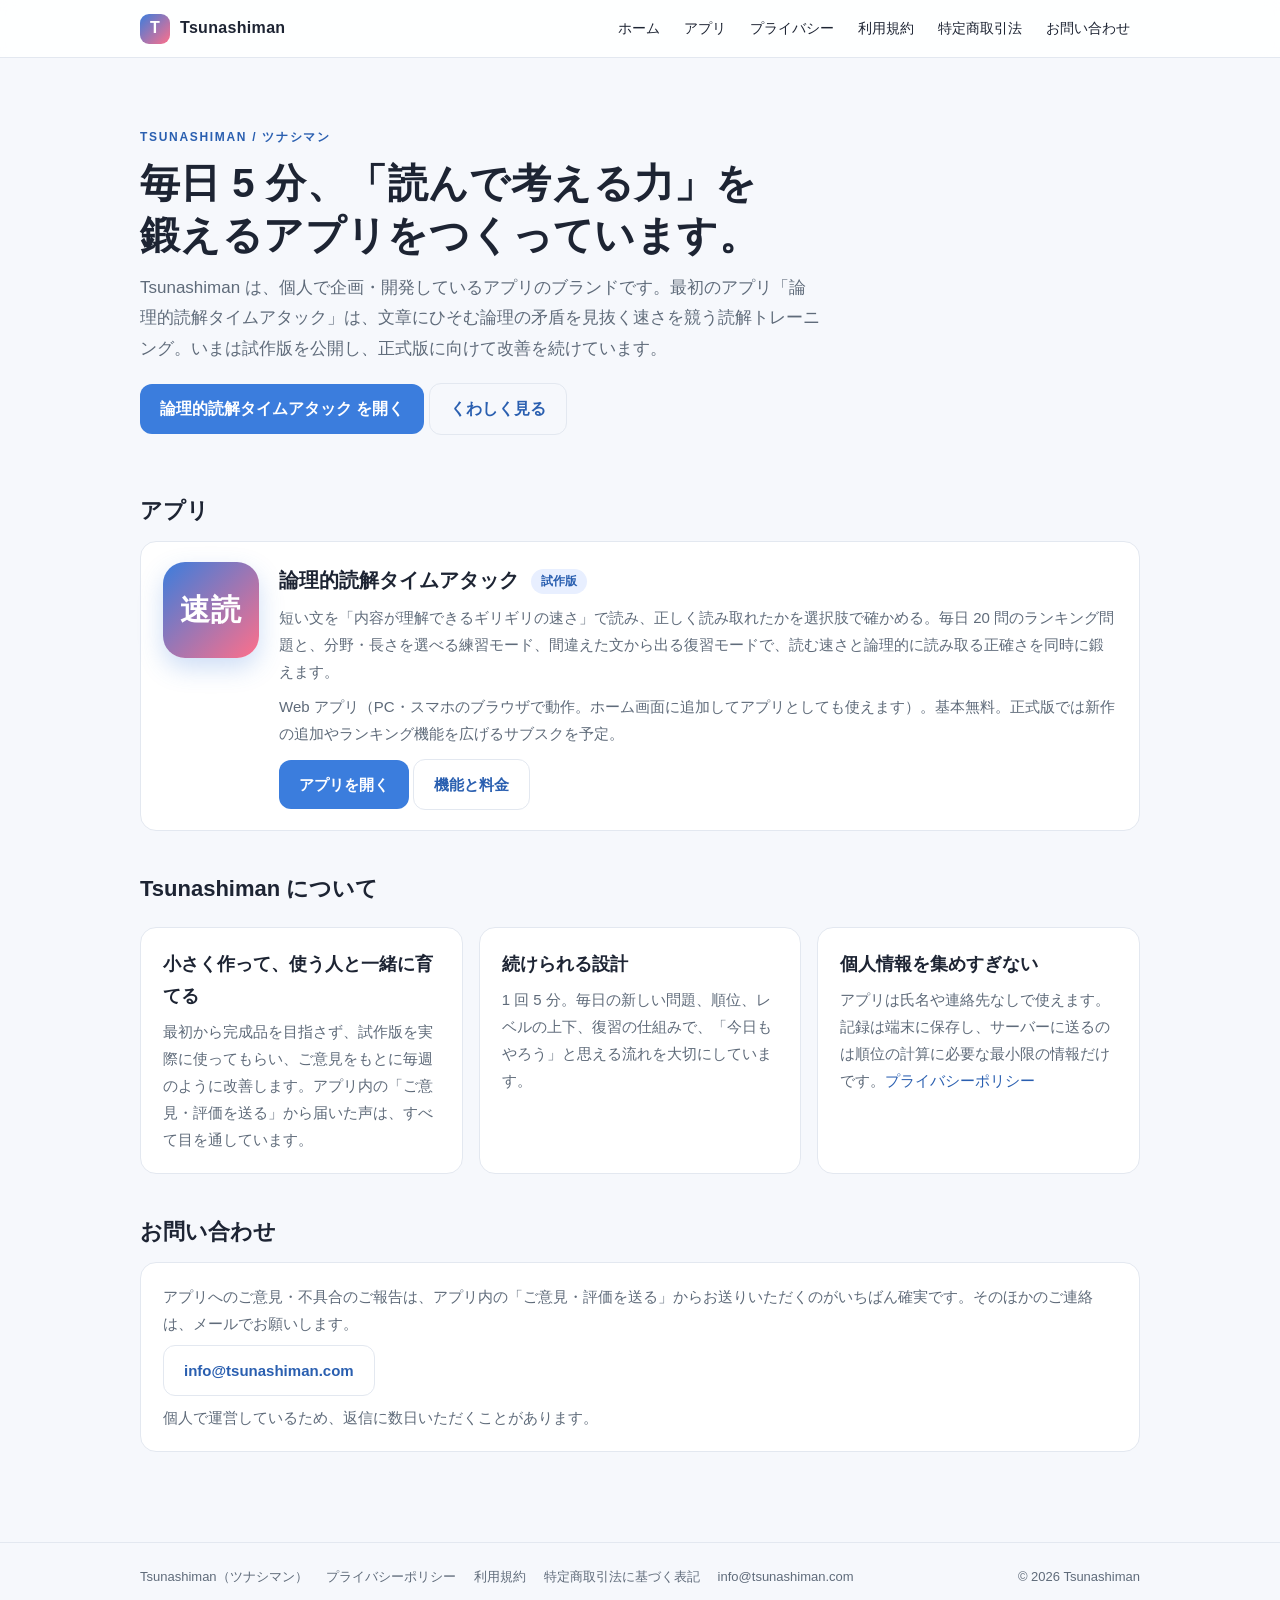
==== site/root/index.html @ 8bb6a8de "site: 案内サイト tsunashiman.com（トップ・CSS・404・robots・sitemap）" ====
<!doctype html><html lang="ja"><head><meta charset="utf-8"><meta name="viewport" content="width=device-width,initial-scale=1"><title>Tsunashiman（ツナシマン）｜考える力を鍛えるアプリ</title><meta name="description" content="Tsunashiman（ツナシマン）は、個人で企画・開発するアプリのブランド。最初のアプリ「論理的読解タイムアタック」は、文章の論理の矛盾を見抜く速さを競う読解トレーニングです。"><link rel="icon" href="favicon.svg" type="image/svg+xml"><link rel="stylesheet" href="site.css"><meta name="theme-color" content="#3B7DDD"></head><body><header class="top"><div class="in"><a class="logo" href="./"><span class="mark">T</span><span>Tsunashiman</span></a><nav class="menu"><a href="./">ホーム</a><a href="apps/yomikai/">アプリ</a><a href="legal/privacy.html">プライバシー</a><a href="legal/terms.html">利用規約</a><a href="legal/tokushoho.html">特定商取引法</a><a href="#contact">お問い合わせ</a></nav></div></header><main>
<section class="hero">
  <span class="eyebrow">Tsunashiman / ツナシマン</span>
  <h1>毎日 5 分、「読んで考える力」を<br class="pc">鍛えるアプリをつくっています。</h1>
  <p>Tsunashiman は、個人で企画・開発しているアプリのブランドです。最初のアプリ「論理的読解タイムアタック」は、文章にひそむ論理の矛盾を見抜く速さを競う読解トレーニング。いまは試作版を公開し、正式版に向けて改善を続けています。</p>
  <a class="btn" href="https://yomikai.tsunashiman.com/">論理的読解タイムアタック を開く</a>
  <a class="btn ghost" href="apps/yomikai/">くわしく見る</a>
</section>

<h2>アプリ</h2>
<div class="card app">
  <div class="icon">速読</div>
  <div>
    <h3 style="margin:0 0 6px;font-size:20px">論理的読解タイムアタック <span class="tag">試作版</span></h3>
    <p>短い文を「内容が理解できるギリギリの速さ」で読み、正しく読み取れたかを選択肢で確かめる。毎日 20 問のランキング問題と、分野・長さを選べる練習モード、間違えた文から出る復習モードで、読む速さと論理的に読み取る正確さを同時に鍛えます。</p>
    <p class="small mut" style="margin-top:8px">Web アプリ（PC・スマホのブラウザで動作。ホーム画面に追加してアプリとしても使えます）。基本無料。正式版では新作の追加やランキング機能を広げるサブスクを予定。</p>
    <p style="margin-top:12px"><a class="btn" href="https://yomikai.tsunashiman.com/">アプリを開く</a> <a class="btn ghost" href="apps/yomikai/">機能と料金</a></p>
  </div>
</div>

<h2>Tsunashiman について</h2>
<div class="grid">
  <div class="card"><h3>小さく作って、使う人と一緒に育てる</h3><p>最初から完成品を目指さず、試作版を実際に使ってもらい、ご意見をもとに毎週のように改善します。アプリ内の「ご意見・評価を送る」から届いた声は、すべて目を通しています。</p></div>
  <div class="card"><h3>続けられる設計</h3><p>1 回 5 分。毎日の新しい問題、順位、レベルの上下、復習の仕組みで、「今日もやろう」と思える流れを大切にしています。</p></div>
  <div class="card"><h3>個人情報を集めすぎない</h3><p>アプリは氏名や連絡先なしで使えます。記録は端末に保存し、サーバーに送るのは順位の計算に必要な最小限の情報だけです。<a href="legal/privacy.html">プライバシーポリシー</a></p></div>
</div>

<h2 id="contact">お問い合わせ</h2>
<div class="card">
  <p>アプリへのご意見・不具合のご報告は、アプリ内の「ご意見・評価を送る」からお送りいただくのがいちばん確実です。そのほかのご連絡は、メールでお願いします。</p>
  <p style="margin-top:8px"><a class="btn ghost" href="mailto:info@tsunashiman.com">info@tsunashiman.com</a></p>
  <p class="small mut" style="margin-top:8px">個人で運営しているため、返信に数日いただくことがあります。</p>
</div>
</main><footer><div class="in"><span>Tsunashiman（ツナシマン）</span><a href="legal/privacy.html">プライバシーポリシー</a><a href="legal/terms.html">利用規約</a><a href="legal/tokushoho.html">特定商取引法に基づく表記</a><a href="mailto:info@tsunashiman.com">info@tsunashiman.com</a><span class="copy">© 2026 Tsunashiman</span></div></footer></body></html>
---- site/root/site.css ----
:root{--ink:#1d2433;--mut:#5f6b7a;--line:#e3e8f0;--bg:#f6f8fc;--card:#ffffff;--blue:#3B7DDD;--blue2:#2a5fb0;--coral:#FF6F8A;--ok:#1a9a5b;--maxw:1040px}
@media (prefers-color-scheme:dark){:root{--ink:#e8edf5;--mut:#9aa6b8;--line:#2a3443;--bg:#0f141c;--card:#171e29;--blue:#6ea0f0;--blue2:#9cbcf5}}
*{box-sizing:border-box}html{scroll-behavior:smooth}
body{margin:0;font:16px/1.8 -apple-system,"Segoe UI","Hiragino Sans","Noto Sans JP","Yu Gothic UI",sans-serif;color:var(--ink);background:var(--bg)}
a{color:var(--blue2);text-decoration:none}a:hover{text-decoration:underline}
header.top{position:sticky;top:0;z-index:5;background:color-mix(in srgb,var(--card) 88%,transparent);backdrop-filter:blur(8px);border-bottom:1px solid var(--line)}
header.top .in{max-width:var(--maxw);margin:0 auto;padding:10px 20px;display:flex;align-items:center;gap:16px}
.logo{display:flex;align-items:center;gap:10px;font-weight:800;letter-spacing:.02em;color:var(--ink)}
.logo .mark{width:30px;height:30px;border-radius:9px;background:linear-gradient(135deg,var(--blue),var(--coral));display:inline-grid;place-items:center;color:#fff;font-weight:900;font-size:16px}
nav.menu{margin-left:auto;display:flex;gap:4px;flex-wrap:wrap}nav.menu a{padding:6px 10px;border-radius:8px;color:var(--ink);font-size:14px;white-space:nowrap}nav.menu a:hover{background:var(--bg);text-decoration:none}
@media(max-width:720px){header.top .in{flex-wrap:wrap;padding:8px 16px 6px}nav.menu{margin-left:0;width:100%;flex-wrap:nowrap;overflow-x:auto;gap:0;scrollbar-width:none}nav.menu::-webkit-scrollbar{display:none}nav.menu a{font-size:13px;padding:4px 8px}main{padding:18px 16px 48px}.hero{padding:22px 0 12px}br.pc{display:none}}
main{max-width:var(--maxw);margin:0 auto;padding:28px 20px 60px}
.hero{padding:36px 0 18px}.hero h1{font-size:clamp(26px,4.2vw,40px);line-height:1.3;margin:0 0 12px;letter-spacing:.01em}.hero p{font-size:17px;color:var(--mut);margin:0 0 18px;max-width:40em}
.eyebrow{display:inline-block;font-size:12px;font-weight:700;letter-spacing:.14em;color:var(--blue2);text-transform:uppercase;margin-bottom:8px}
.grid{display:grid;grid-template-columns:repeat(auto-fit,minmax(260px,1fr));gap:16px;margin:18px 0}
.card{background:var(--card);border:1px solid var(--line);border-radius:16px;padding:20px 22px}
.card h3{margin:0 0 6px;font-size:18px}.card p{margin:0;color:var(--mut);font-size:15px}
.app{display:grid;grid-template-columns:96px 1fr;gap:20px;align-items:start}
.app .icon{width:96px;height:96px;border-radius:22px;background:linear-gradient(135deg,#3B7DDD,#FF6F8A);display:grid;place-items:center;color:#fff;font-weight:900;font-size:30px;letter-spacing:.05em;box-shadow:0 10px 24px rgba(59,125,221,.25)}
@media(max-width:560px){.app{grid-template-columns:1fr}.app .icon{width:72px;height:72px;font-size:24px;border-radius:18px}}
.btn{display:inline-block;padding:11px 20px;border-radius:12px;background:var(--blue);color:#fff;font-weight:700;border:0;cursor:pointer}.btn:hover{text-decoration:none;filter:brightness(1.06)}
.btn.ghost{background:transparent;color:var(--blue2);border:1.5px solid var(--line)}
.tag{display:inline-block;font-size:12px;padding:2px 10px;border-radius:999px;background:#e8efff;color:#2a5fb0;font-weight:700;margin-left:6px;vertical-align:middle}
@media (prefers-color-scheme:dark){.tag{background:#24344f;color:#9cbcf5}}
.small{font-size:13px}.mut{color:var(--mut)}
h2{font-size:22px;margin:38px 0 10px}h2:first-child{margin-top:0}
.doc h2{font-size:19px;margin-top:30px}.doc h3{font-size:16px;margin:20px 0 6px}
.doc p,.doc li{font-size:15px}.doc ol,.doc ul{padding-left:1.4em}
table.tbl{border-collapse:collapse;width:100%;font-size:15px;background:var(--card);border:1px solid var(--line);border-radius:12px;overflow:hidden}
table.tbl th,table.tbl td{padding:10px 14px;border-bottom:1px solid var(--line);text-align:left;vertical-align:top}table.tbl th{width:32%;background:color-mix(in srgb,var(--bg) 60%,var(--card));font-weight:700}
table.tbl tr:last-child td,table.tbl tr:last-child th{border-bottom:0}
.todo{background:#fff7e0;color:#6b4e00;border:1px dashed #e4b84a;padding:2px 8px;border-radius:6px;font-size:13px}
@media (prefers-color-scheme:dark){.todo{background:#3a2f0f;color:#ffd77a;border-color:#8a6d1f}}
.notice{background:color-mix(in srgb,var(--blue) 10%,var(--card));border:1px solid color-mix(in srgb,var(--blue) 30%,var(--line));border-radius:12px;padding:12px 16px;font-size:14px}
footer{border-top:1px solid var(--line);margin-top:30px}
footer .in{max-width:var(--maxw);margin:0 auto;padding:22px 20px;display:flex;flex-wrap:wrap;gap:8px 18px;font-size:13px;color:var(--mut)}
footer a{color:var(--mut)}footer .copy{margin-left:auto}
.price{display:flex;gap:14px;flex-wrap:wrap}.price .card{flex:1 1 220px}.price b.big{font-size:26px}
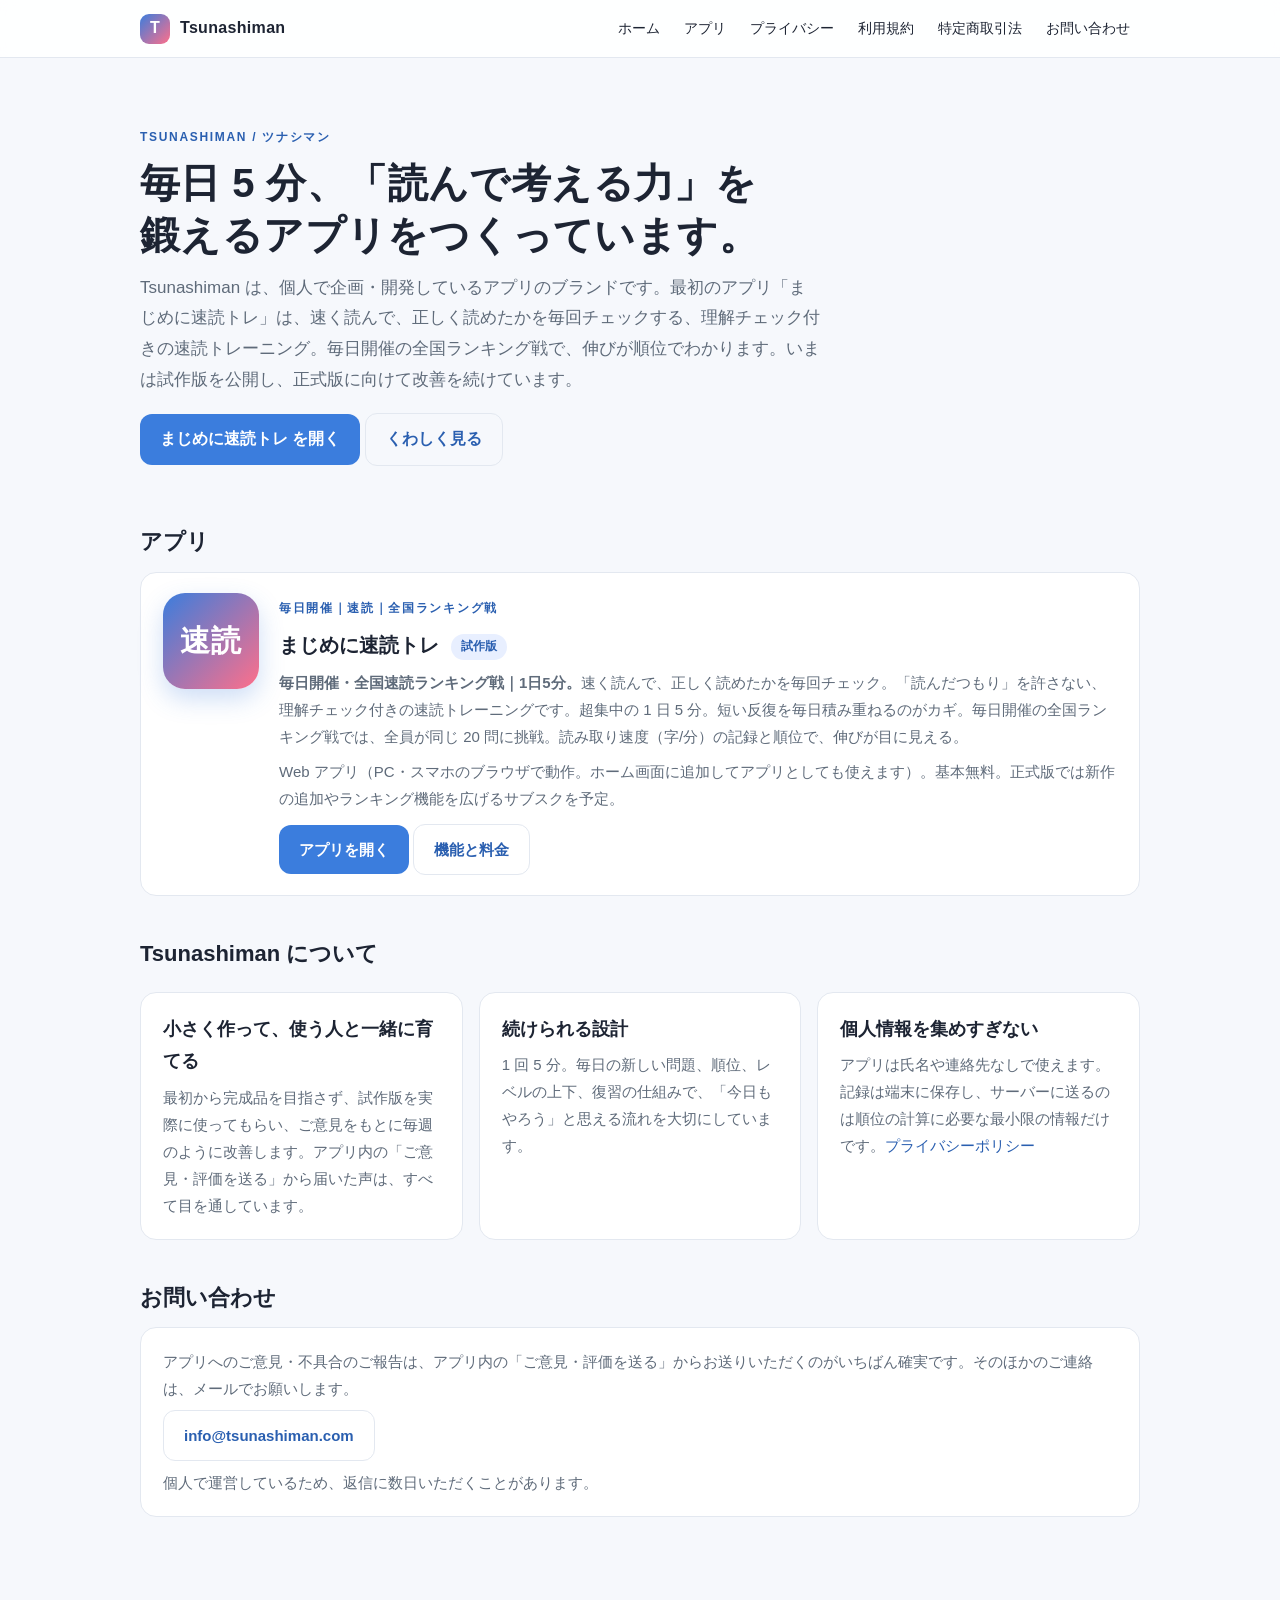
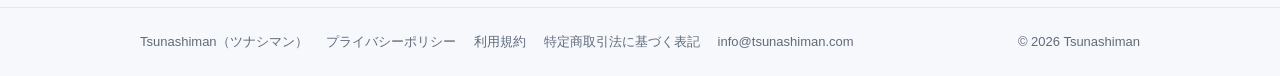
==== commit ebf95e73: "v60: トップページを「まじめに速読トレ」に" ====
--- a/site/root/index.html
+++ b/site/root/index.html
@@ -1,9 +1,9 @@
-<!doctype html><html lang="ja"><head><meta charset="utf-8"><meta name="viewport" content="width=device-width,initial-scale=1"><title>Tsunashiman（ツナシマン）｜考える力を鍛えるアプリ</title><meta name="description" content="Tsunashiman（ツナシマン）は、個人で企画・開発するアプリのブランド。最初のアプリ「論理的読解タイムアタック」は、文章の論理の矛盾を見抜く速さを競う読解トレーニングです。"><link rel="icon" href="favicon.svg" type="image/svg+xml"><link rel="stylesheet" href="site.css"><meta name="theme-color" content="#3B7DDD"></head><body><header class="top"><div class="in"><a class="logo" href="./"><span class="mark">T</span><span>Tsunashiman</span></a><nav class="menu"><a href="./">ホーム</a><a href="apps/yomikai/">アプリ</a><a href="legal/privacy.html">プライバシー</a><a href="legal/terms.html">利用規約</a><a href="legal/tokushoho.html">特定商取引法</a><a href="#contact">お問い合わせ</a></nav></div></header><main>
+<!doctype html><html lang="ja"><head><meta charset="utf-8"><meta name="viewport" content="width=device-width,initial-scale=1"><title>Tsunashiman（ツナシマン）｜考える力を鍛えるアプリ</title><meta name="description" content="Tsunashiman（ツナシマン）は、個人で企画・開発するアプリのブランド。最初のアプリ「まじめに速読トレ」は、毎日開催の全国ランキング戦で伸びがわかる、理解チェック付きの速読トレーニングです。"><link rel="icon" href="favicon.svg" type="image/svg+xml"><link rel="stylesheet" href="site.css"><meta name="theme-color" content="#3B7DDD"></head><body><header class="top"><div class="in"><a class="logo" href="./"><span class="mark">T</span><span>Tsunashiman</span></a><nav class="menu"><a href="./">ホーム</a><a href="apps/yomikai/">アプリ</a><a href="legal/privacy.html">プライバシー</a><a href="legal/terms.html">利用規約</a><a href="legal/tokushoho.html">特定商取引法</a><a href="#contact">お問い合わせ</a></nav></div></header><main>
 <section class="hero">
   <span class="eyebrow">Tsunashiman / ツナシマン</span>
   <h1>毎日 5 分、「読んで考える力」を<br class="pc">鍛えるアプリをつくっています。</h1>
-  <p>Tsunashiman は、個人で企画・開発しているアプリのブランドです。最初のアプリ「論理的読解タイムアタック」は、文章にひそむ論理の矛盾を見抜く速さを競う読解トレーニング。いまは試作版を公開し、正式版に向けて改善を続けています。</p>
-  <a class="btn" href="https://yomikai.tsunashiman.com/">論理的読解タイムアタック を開く</a>
+  <p>Tsunashiman は、個人で企画・開発しているアプリのブランドです。最初のアプリ「まじめに速読トレ」は、速く読んで、正しく読めたかを毎回チェックする、理解チェック付きの速読トレーニング。毎日開催の全国ランキング戦で、伸びが順位でわかります。いまは試作版を公開し、正式版に向けて改善を続けています。</p>
+  <a class="btn" href="https://yomikai.tsunashiman.com/">まじめに速読トレ を開く</a>
   <a class="btn ghost" href="apps/yomikai/">くわしく見る</a>
 </section>
 
@@ -11,8 +11,9 @@
 <div class="card app">
   <div class="icon">速読</div>
   <div>
-    <h3 style="margin:0 0 6px;font-size:20px">論理的読解タイムアタック <span class="tag">試作版</span></h3>
-    <p>短い文を「内容が理解できるギリギリの速さ」で読み、正しく読み取れたかを選択肢で確かめる。毎日 20 問のランキング問題と、分野・長さを選べる練習モード、間違えた文から出る復習モードで、読む速さと論理的に読み取る正確さを同時に鍛えます。</p>
+    <span class="eyebrow">毎日開催｜速読｜全国ランキング戦</span>
+    <h3 style="margin:0 0 6px;font-size:20px">まじめに速読トレ <span class="tag">試作版</span></h3>
+    <p><b>毎日開催・全国速読ランキング戦｜1日5分。</b>速く読んで、正しく読めたかを毎回チェック。「読んだつもり」を許さない、理解チェック付きの速読トレーニングです。超集中の 1 日 5 分。短い反復を毎日積み重ねるのがカギ。毎日開催の全国ランキング戦では、全員が同じ 20 問に挑戦。読み取り速度（字/分）の記録と順位で、伸びが目に見える。</p>
     <p class="small mut" style="margin-top:8px">Web アプリ（PC・スマホのブラウザで動作。ホーム画面に追加してアプリとしても使えます）。基本無料。正式版では新作の追加やランキング機能を広げるサブスクを予定。</p>
     <p style="margin-top:12px"><a class="btn" href="https://yomikai.tsunashiman.com/">アプリを開く</a> <a class="btn ghost" href="apps/yomikai/">機能と料金</a></p>
   </div>
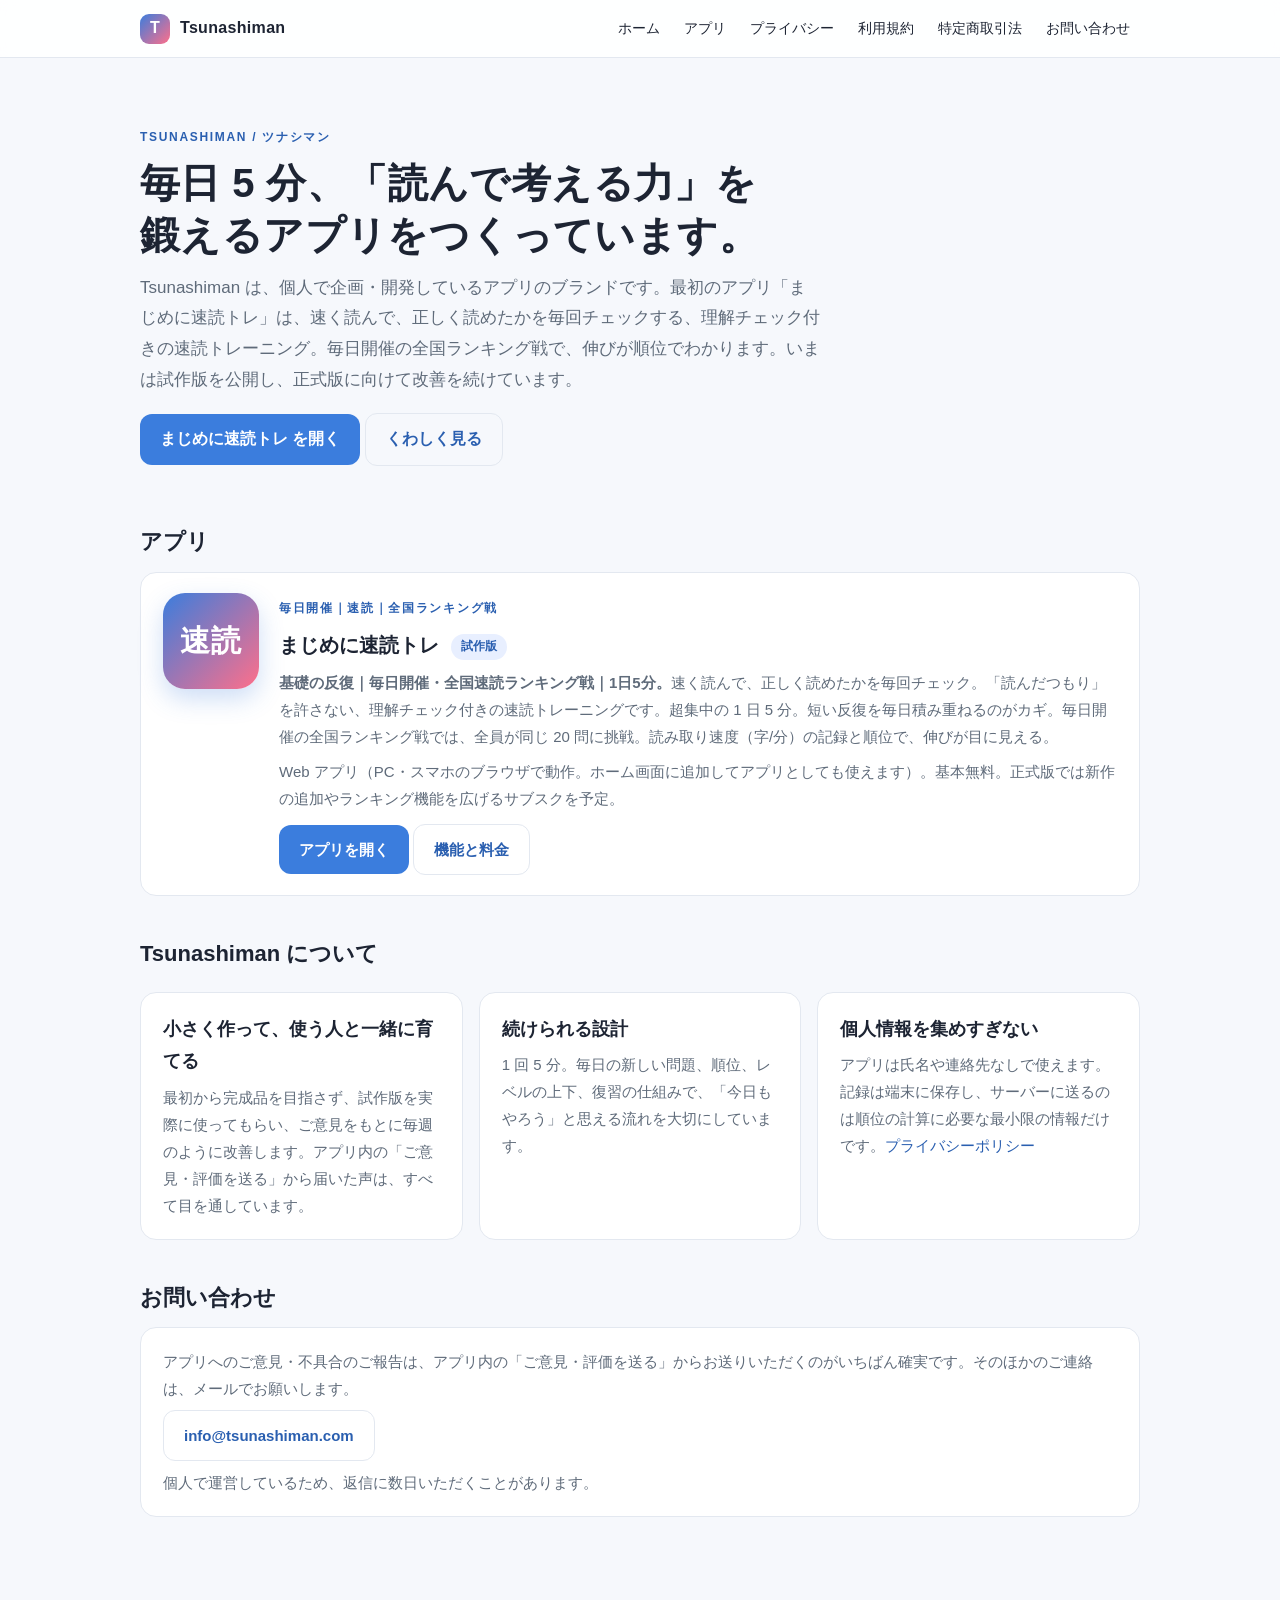
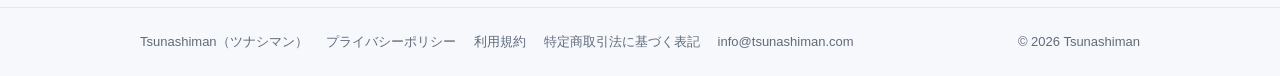
==== commit f632668c: "v60: トップページのサブタイトルに「基礎の反復」を追加" ====
--- a/site/root/index.html
+++ b/site/root/index.html
@@ -13,7 +13,7 @@
   <div>
     <span class="eyebrow">毎日開催｜速読｜全国ランキング戦</span>
     <h3 style="margin:0 0 6px;font-size:20px">まじめに速読トレ <span class="tag">試作版</span></h3>
-    <p><b>毎日開催・全国速読ランキング戦｜1日5分。</b>速く読んで、正しく読めたかを毎回チェック。「読んだつもり」を許さない、理解チェック付きの速読トレーニングです。超集中の 1 日 5 分。短い反復を毎日積み重ねるのがカギ。毎日開催の全国ランキング戦では、全員が同じ 20 問に挑戦。読み取り速度（字/分）の記録と順位で、伸びが目に見える。</p>
+    <p><b>基礎の反復｜毎日開催・全国速読ランキング戦｜1日5分。</b>速く読んで、正しく読めたかを毎回チェック。「読んだつもり」を許さない、理解チェック付きの速読トレーニングです。超集中の 1 日 5 分。短い反復を毎日積み重ねるのがカギ。毎日開催の全国ランキング戦では、全員が同じ 20 問に挑戦。読み取り速度（字/分）の記録と順位で、伸びが目に見える。</p>
     <p class="small mut" style="margin-top:8px">Web アプリ（PC・スマホのブラウザで動作。ホーム画面に追加してアプリとしても使えます）。基本無料。正式版では新作の追加やランキング機能を広げるサブスクを予定。</p>
     <p style="margin-top:12px"><a class="btn" href="https://yomikai.tsunashiman.com/">アプリを開く</a> <a class="btn ghost" href="apps/yomikai/">機能と料金</a></p>
   </div>
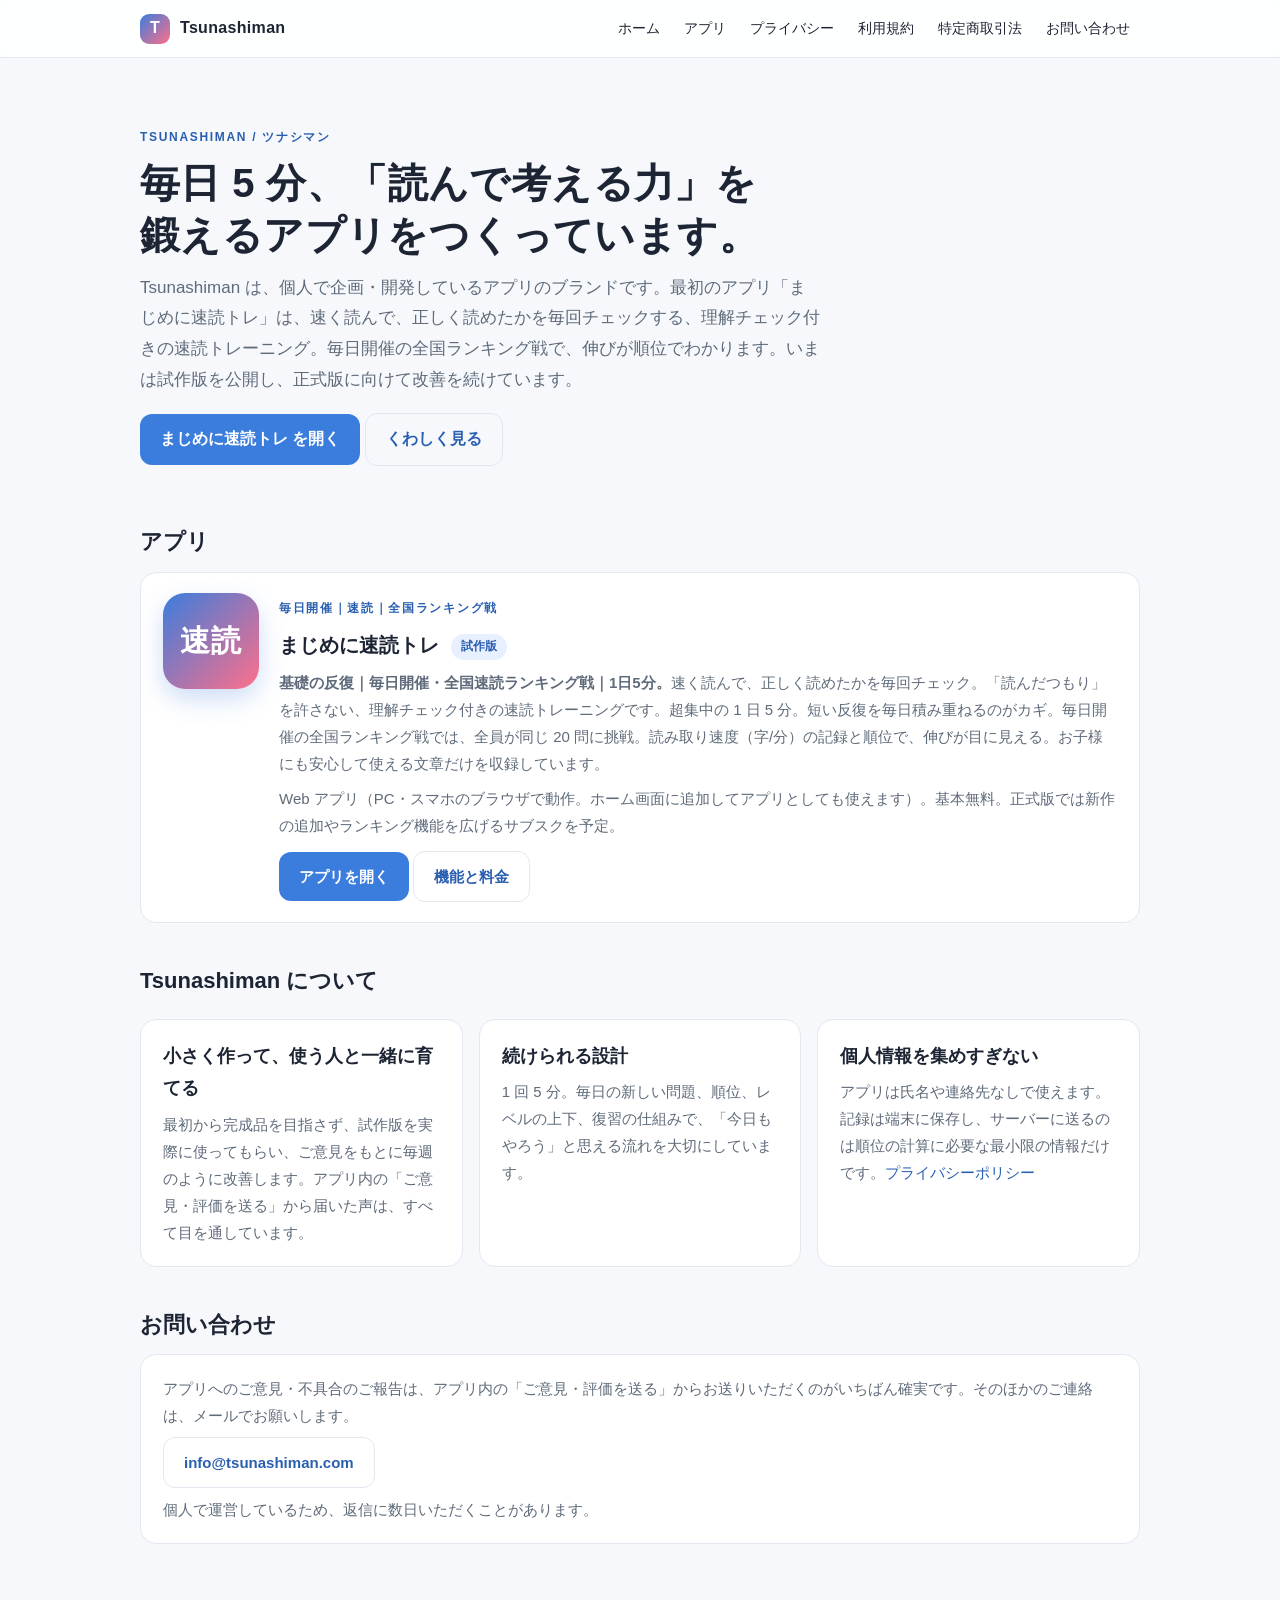
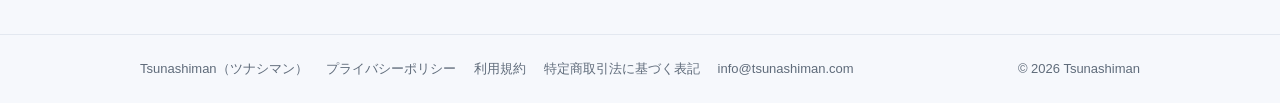
==== commit 3085dfc7: "v60: トップページ（お子様にも安心の一文）と CSS（比較表）" ====
--- a/site/root/index.html
+++ b/site/root/index.html
@@ -13,7 +13,7 @@
   <div>
     <span class="eyebrow">毎日開催｜速読｜全国ランキング戦</span>
     <h3 style="margin:0 0 6px;font-size:20px">まじめに速読トレ <span class="tag">試作版</span></h3>
-    <p><b>基礎の反復｜毎日開催・全国速読ランキング戦｜1日5分。</b>速く読んで、正しく読めたかを毎回チェック。「読んだつもり」を許さない、理解チェック付きの速読トレーニングです。超集中の 1 日 5 分。短い反復を毎日積み重ねるのがカギ。毎日開催の全国ランキング戦では、全員が同じ 20 問に挑戦。読み取り速度（字/分）の記録と順位で、伸びが目に見える。</p>
+    <p><b>基礎の反復｜毎日開催・全国速読ランキング戦｜1日5分。</b>速く読んで、正しく読めたかを毎回チェック。「読んだつもり」を許さない、理解チェック付きの速読トレーニングです。超集中の 1 日 5 分。短い反復を毎日積み重ねるのがカギ。毎日開催の全国ランキング戦では、全員が同じ 20 問に挑戦。読み取り速度（字/分）の記録と順位で、伸びが目に見える。お子様にも安心して使える文章だけを収録しています。</p>
     <p class="small mut" style="margin-top:8px">Web アプリ（PC・スマホのブラウザで動作。ホーム画面に追加してアプリとしても使えます）。基本無料。正式版では新作の追加やランキング機能を広げるサブスクを予定。</p>
     <p style="margin-top:12px"><a class="btn" href="https://yomikai.tsunashiman.com/">アプリを開く</a> <a class="btn ghost" href="apps/yomikai/">機能と料金</a></p>
   </div>
--- a/site/root/site.css
+++ b/site/root/site.css
@@ -36,3 +36,6 @@
 footer .in{max-width:var(--maxw);margin:0 auto;padding:22px 20px;display:flex;flex-wrap:wrap;gap:8px 18px;font-size:13px;color:var(--mut)}
 footer a{color:var(--mut)}footer .copy{margin-left:auto}
 .price{display:flex;gap:14px;flex-wrap:wrap}.price .card{flex:1 1 220px}.price b.big{font-size:26px}
+.tblwrap{overflow-x:auto;margin:14px 0}table.cmp{border-collapse:collapse;width:100%;min-width:560px;font-size:14px;background:var(--card);border:1px solid var(--line);border-radius:12px;overflow:hidden}
+table.cmp th,table.cmp td{padding:9px 12px;border-bottom:1px solid var(--line);text-align:left;vertical-align:top}table.cmp thead th{background:color-mix(in srgb,var(--bg) 60%,var(--card));font-weight:700}table.cmp tbody th{width:27%;font-weight:600}
+table.cmp .pro{background:color-mix(in srgb,var(--blue) 8%,var(--card))}table.cmp tr:last-child td,table.cmp tr:last-child th{border-bottom:0}
